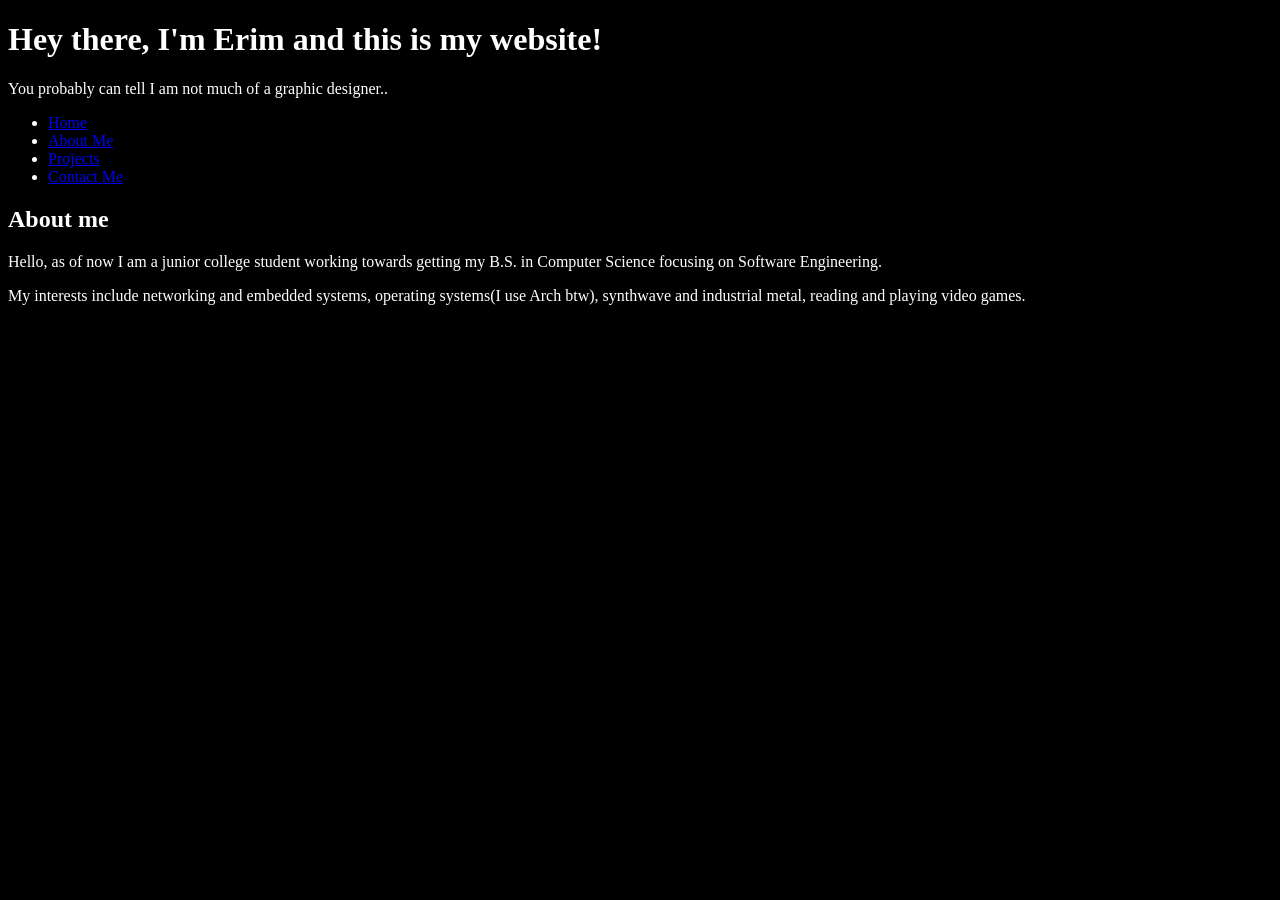
==== about.html @ c21f2f27 "Added skeletons of multiple pages, linked css file, updated layout for index page." ====
<!DOCTYPE html>
<html lang="en-US">
  <head>
    <meta charset="UTF-8">
    <meta name="viewport" content="width=device-width" />
    <title>erim central</title>
    <style>
      body{
            color: white;
            background-color: black;
          }
    </style>
  </head>
  <body>
    <header>
      <h1>Hey there, I'm Erim and this is my website!</h1>  
      <p>You probably can tell I am not much of a graphic designer..</p>
    </header>
      
      <nav class="navbar">
        <ul>
          <li><a href="index.html">Home</a></li>
          <li><a href="about.html">About Me</a></li>
          <li><a href="projects.html">Projects</a></li>
          <li><a href="contact.html">Contact Me</a></li>
        </ul>
      </nav>

      <h2>About me</h2>
      <p>Hello, as of now I am a junior college student working towards getting my B.S. in Computer Science focusing on Software Engineering.</p>
      <p>My interests include networking and embedded systems, operating systems(I use Arch btw), synthwave and industrial metal, reading and playing video games.</p>

  </body>
</html>
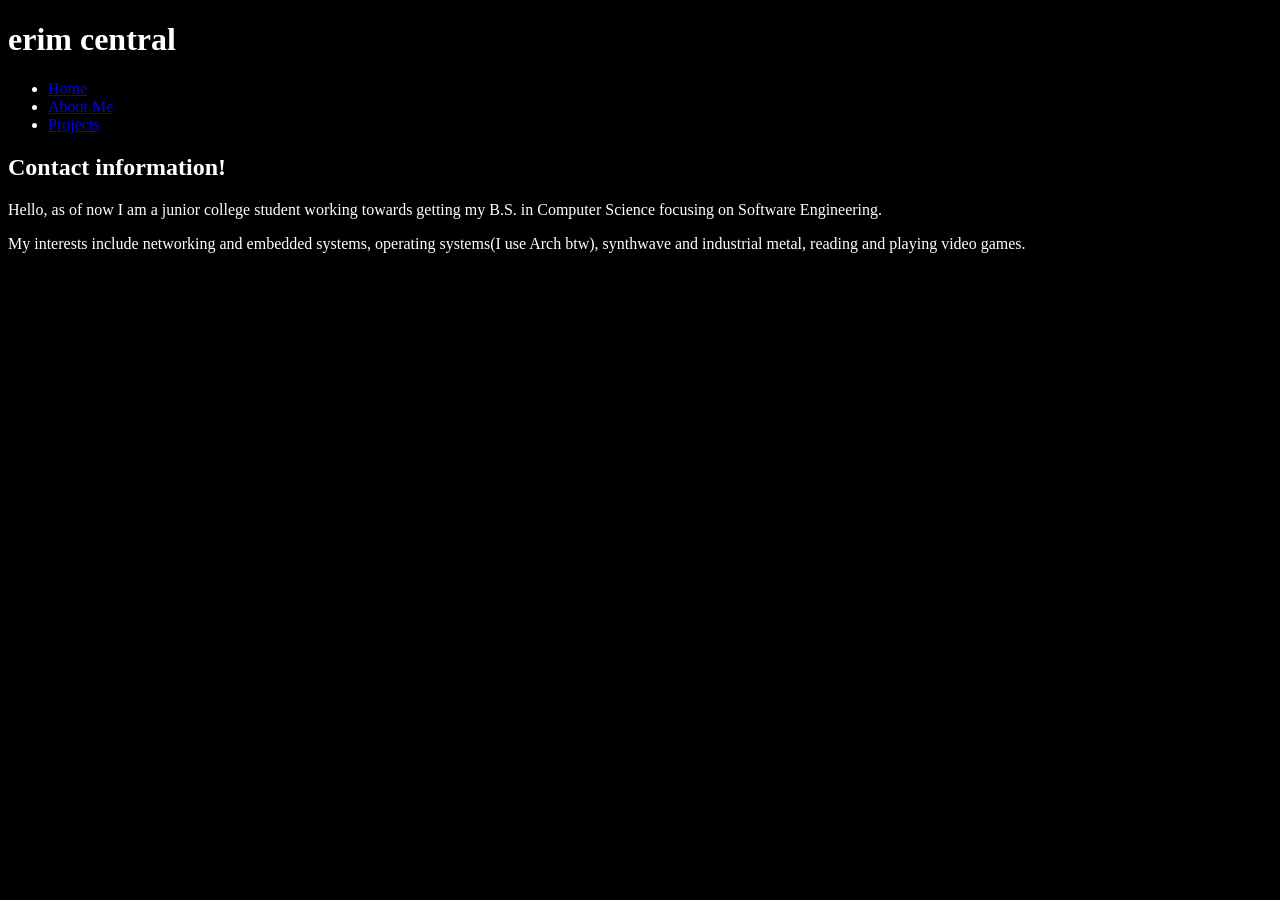
==== commit de198e31: "Removed contacts subpage, updated page layout" ====
--- a/about.html
+++ b/about.html
@@ -13,8 +13,7 @@
   </head>
   <body>
     <header>
-      <h1>Hey there, I'm Erim and this is my website!</h1>  
-      <p>You probably can tell I am not much of a graphic designer..</p>
+      <h1>erim central</h1>  
     </header>
       
       <nav class="navbar">
@@ -22,11 +21,10 @@
           <li><a href="index.html">Home</a></li>
           <li><a href="about.html">About Me</a></li>
           <li><a href="projects.html">Projects</a></li>
-          <li><a href="contact.html">Contact Me</a></li>
         </ul>
       </nav>
 
-      <h2>About me</h2>
+      <h2>Contact information!</h2>
       <p>Hello, as of now I am a junior college student working towards getting my B.S. in Computer Science focusing on Software Engineering.</p>
       <p>My interests include networking and embedded systems, operating systems(I use Arch btw), synthwave and industrial metal, reading and playing video games.</p>
 
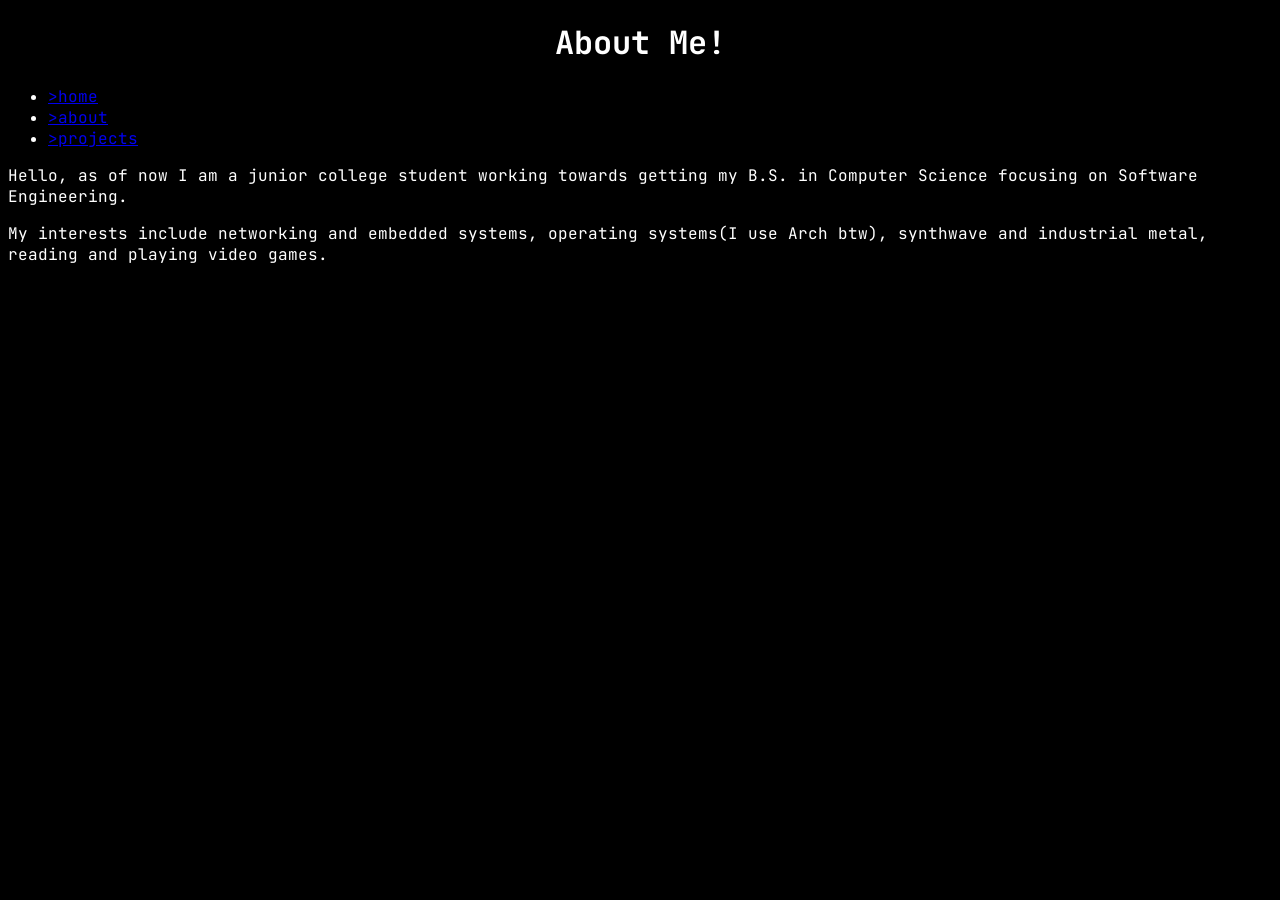
==== commit 4f86f2b3: "Fixed hyperlinks, added new font." ====
--- a/about.html
+++ b/about.html
@@ -3,7 +3,14 @@
   <head>
     <meta charset="UTF-8">
     <meta name="viewport" content="width=device-width" />
-    <title>erim central</title>
+    
+    <title>[erim@website ~] $</title>
+
+    <link rel="stylesheet" href="design.css">
+    <link rel="preconnect" href="https://fonts.googleapis.com">
+    <link rel="preconnect" href="https://fonts.gstatic.com" crossorigin>
+    <link href="https://fonts.googleapis.com/css2?family=JetBrains+Mono:wght@100..800&display=swap" rel="stylesheet"> 
+    
     <style>
       body{
             color: white;
@@ -13,20 +20,18 @@
   </head>
   <body>
     <header>
-      <h1>erim central</h1>  
+      <h1>About Me!</h1>  
     </header>
       
       <nav class="navbar">
         <ul>
-          <li><a href="index.html">Home</a></li>
-          <li><a href="about.html">About Me</a></li>
-          <li><a href="projects.html">Projects</a></li>
+          <li><a href="index.html">>home</a></li>
+          <li><a href="about.html">>about</a></li>
+          <li><a href="projects.html">>projects</a></li>
         </ul>
       </nav>
-
-      <h2>Contact information!</h2>
+      
       <p>Hello, as of now I am a junior college student working towards getting my B.S. in Computer Science focusing on Software Engineering.</p>
       <p>My interests include networking and embedded systems, operating systems(I use Arch btw), synthwave and industrial metal, reading and playing video games.</p>
-
   </body>
 </html>
--- a/design.css
+++ b/design.css
@@ -0,0 +1,7 @@
+body{
+  font-family: "JetBrains Mono", monospace;
+}
+
+h1{
+  text-align: center;
+}
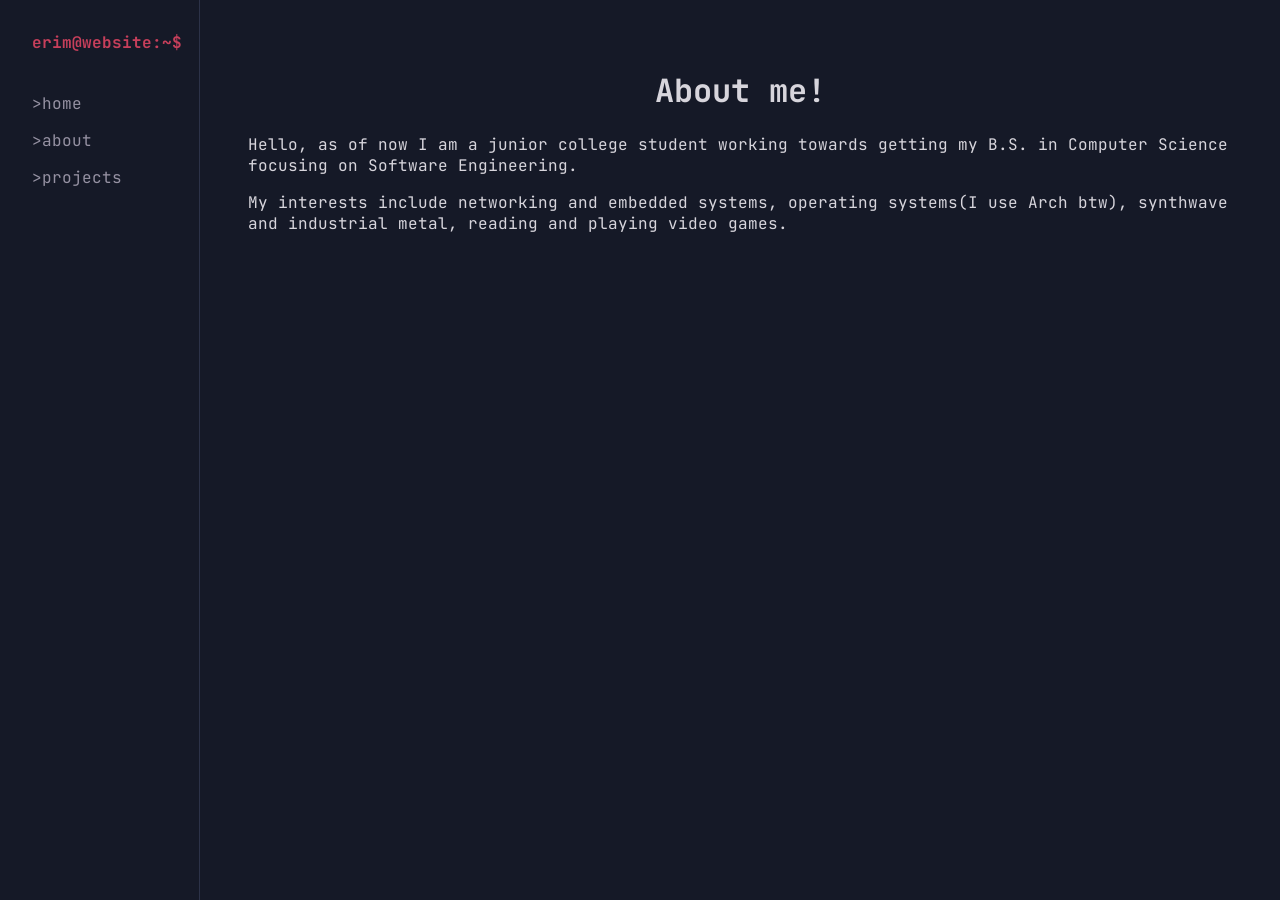
==== commit f2b8593e: "Changed colors, implemented initial version of the sidebar." ====
--- a/about.html
+++ b/about.html
@@ -11,27 +11,24 @@
     <link rel="preconnect" href="https://fonts.gstatic.com" crossorigin>
     <link href="https://fonts.googleapis.com/css2?family=JetBrains+Mono:wght@100..800&display=swap" rel="stylesheet"> 
     
-    <style>
-      body{
-            color: white;
-            background-color: black;
-          }
-    </style>
   </head>
   <body>
-    <header>
-      <h1>About Me!</h1>  
-    </header>
       
-      <nav class="navbar">
-        <ul>
-          <li><a href="index.html">>home</a></li>
-          <li><a href="about.html">>about</a></li>
-          <li><a href="projects.html">>projects</a></li>
-        </ul>
-      </nav>
+    <aside class="sidebar">
+      <div class="prompt">erim@website:~$</div>
+
+      <ul>
+        <li><a href="index.html">>home</a></li>
+        <li><a href="about.html">>about</a></li>
+        <li><a href="projects.html">>projects</a></li>
+      </ul>
+    </aside>
       
+    <main>
+      <h1>About me!</h1>
       <p>Hello, as of now I am a junior college student working towards getting my B.S. in Computer Science focusing on Software Engineering.</p>
       <p>My interests include networking and embedded systems, operating systems(I use Arch btw), synthwave and industrial metal, reading and playing video games.</p>
+    </main>
+
   </body>
 </html>
--- a/design.css
+++ b/design.css
@@ -1,7 +1,63 @@
-body{
+:root {
+  --bg-primary: #151927;
+  --bg-secondary: #1f2436;
+
+  --text-primary: #d7d5dc;
+  --text-secondary: #9692a3;
+
+  --accent-red: #c73f5b;
+  --border: #2c3248;
+}
+
+.sidebar{
+  background: var(--bg-primary);
+  border-right: 1px solid var(--border);
+  padding: 2rem;
+}
+
+.sidebar ul{
+  list-style: none;
+  padding: 0;
+  margin: 0;
+}
+
+.prompt{
+  color: var(--accent-red);
+  margin-bottom: 2rem;
+  font-weight: bold;
+}
+
+.sidebar a {
+    color: var(--text-secondary);
+    text-decoration: none;
+    display: block;
+    padding: 0.5rem 0;
+    transition: 0.2s;
+}
+
+.sidebar a:hover {
+    color: var(--text-primary);
+    padding-left: 8px;
+}
+
+body {
   font-family: "JetBrains Mono", monospace;
+  background-color: var(--bg-primary);
+  color: var(--text-primary);
+
+  display: grid;
+  grid-template-columns: 200px 1fr;
+  
+  min-height: 100vh;
+
+  margin: 0;
+}
+
+main{
+  padding: 3rem;
 }
 
 h1{
   text-align: center;
 }
+
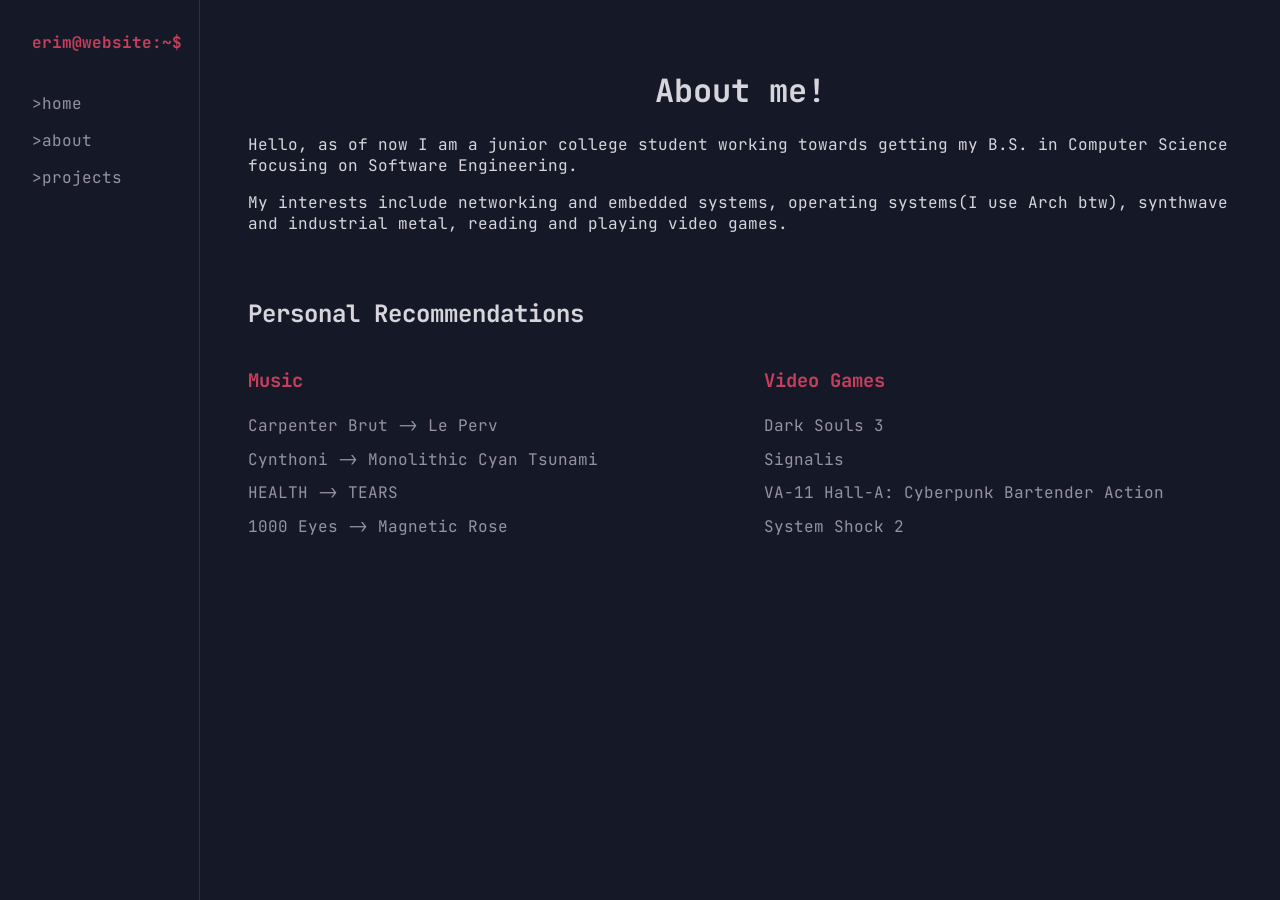
==== commit 9e348cde: "Completed about page." ====
--- a/about.html
+++ b/about.html
@@ -28,6 +28,38 @@
       <h1>About me!</h1>
       <p>Hello, as of now I am a junior college student working towards getting my B.S. in Computer Science focusing on Software Engineering.</p>
       <p>My interests include networking and embedded systems, operating systems(I use Arch btw), synthwave and industrial metal, reading and playing video games.</p>
+      
+      <section class="recommendations">
+        <h2>Personal Recommendations</h2>
+  
+        <div class="recommendation-grid">
+
+          <div class="recommendation-column">
+            <h3>Music</h3>
+            
+            <ul>
+              <li>Carpenter Brut -&gt; Le Perv</li>
+              <li>Cynthoni -&gt; Monolithic Cyan Tsunami</li>
+              <li>HEALTH -&gt; TEARS</li>
+              <li>1000 Eyes -&gt; Magnetic Rose</li>
+            </ul> 
+          </div>
+          
+          <div class="recommendation-column">
+            <h3>Video Games</h3>
+            
+            <ul>
+              <li>Dark Souls 3</li>
+              <li>Signalis</li>
+              <li>VA-11 Hall-A: Cyberpunk Bartender Action</li>
+              <li>System Shock 2</li>
+            </ul>
+          </div>
+            
+        </div>
+
+      </section>
+
     </main>
 
   </body>
--- a/design.css
+++ b/design.css
@@ -40,6 +40,33 @@
     padding-left: 8px;
 }
 
+.recommendations{
+  margin-top: 4rem;
+}
+
+.recommendation-grid{
+  display: grid;
+  grid-template-columns: 1fr 1fr;
+
+  gap: 3rem;
+  margin-top: 1rem;
+}
+
+.recommendation-column h3{
+  color: var(--accent-red);
+  margin-bottom: 1rem;
+}
+
+.recommendation-column ul{
+  list-style: none;
+  padding: 0;
+}
+
+.recommendation-column li{
+  padding: 0.4rem 0;
+  color: var(--text-secondary);
+}
+
 body {
   font-family: "JetBrains Mono", monospace;
   background-color: var(--bg-primary);
@@ -61,3 +88,18 @@
   text-align: center;
 }
 
+/* Additional code so that site layout does not break on mobile. */
+@media(max-width: 800px){
+  body{
+    grid-template-columns: 140px 1fr;
+  }
+
+  .sidebar{
+    border-right: none;
+    border-bottom: 1px solid var(--border);
+  }
+
+  main{
+    padding: 1.5rem;
+  }
+}
